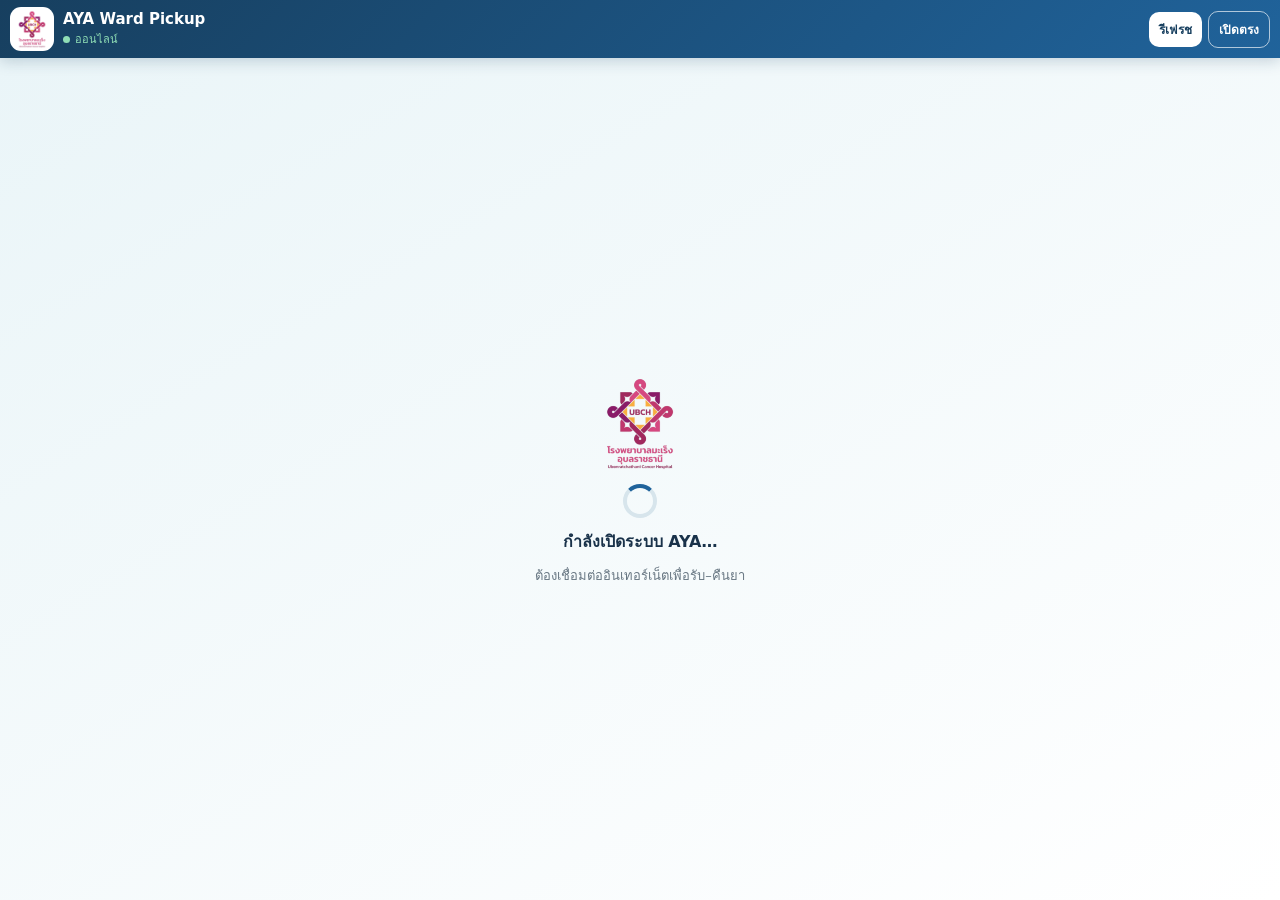
==== index.html @ 6a590cc1 "Add files via upload" ====
<!doctype html>
<html lang="th">
<head>
  <meta charset="utf-8">
  <meta name="viewport" content="width=device-width, initial-scale=1, viewport-fit=cover">
  <meta name="theme-color" content="#173f5f">
  <meta name="robots" content="noindex,nofollow,noarchive">
  <meta name="description" content="ระบบยืนยันการรับ–คืนยา AYA สำหรับหอผู้ป่วย">
  <title>AYA Ward Pickup</title>
  <link rel="manifest" href="./manifest.webmanifest">
  <link rel="icon" type="image/png" sizes="64x64" href="./icons/favicon-64.png">
  <link rel="apple-touch-icon" href="./icons/apple-touch-icon.png">
  <link rel="stylesheet" href="./styles.css">
</head>
<body>
  <div class="shell">
    <header class="appbar">
      <div class="identity">
        <img src="./icons/icon-192.png" alt="โลโก้โรงพยาบาลมะเร็งอุบลราชธานี">
        <div>
          <strong>AYA Ward Pickup</strong>
          <span id="connectionStatus" class="status online">ออนไลน์</span>
        </div>
      </div>
      <div class="toolbar">
        <button id="installButton" class="button install" type="button" hidden>ติดตั้ง</button>
        <button id="reloadButton" class="button" type="button" aria-label="โหลดแอปใหม่">รีเฟรช</button>
        <a id="directLink" class="button outline" href="#" target="_blank" rel="noopener">เปิดตรง</a>
      </div>
    </header>

    <main class="appframe-wrap">
      <div id="loader" class="loader" role="status">
        <img src="./icons/icon-192.png" alt="">
        <div class="spinner"></div>
        <strong>กำลังเปิดระบบ AYA…</strong>
        <span>ต้องเชื่อมต่ออินเทอร์เน็ตเพื่อรับ–คืนยา</span>
      </div>

      <div id="frameError" class="frame-error" hidden>
        <img src="./icons/icon-192.png" alt="">
        <h1>เปิดระบบในกรอบไม่สำเร็จ</h1>
        <p>ตรวจสอบอินเทอร์เน็ต หรือกดปุ่มด้านล่างเพื่อเปิด GAS Web App โดยตรง</p>
        <a id="errorDirectLink" class="primary-link" href="#" target="_blank" rel="noopener">เปิด AYA Ward Pickup</a>
      </div>

      <iframe
        id="ayaFrame"
        title="AYA Ward Pickup Web App"
        allow="camera; clipboard-read; clipboard-write"
        referrerpolicy="strict-origin-when-cross-origin"></iframe>
    </main>
  </div>

  <noscript>กรุณาเปิด JavaScript เพื่อใช้งาน AYA Ward Pickup</noscript>
  <script src="./config.js"></script>
  <script src="./main.js"></script>
</body>
</html>
---- styles.css ----
:root {
  color-scheme: light;
  --navy: #173f5f;
  --blue: #20639b;
  --green: #198754;
  --red: #c33b3b;
  --surface: #ffffff;
  --line: #d6e2ea;
  --ink: #19324a;
}

* { box-sizing: border-box; }

html, body { width: 100%; height: 100%; margin: 0; overflow: hidden; }

body {
  background: #eef5f8;
  color: var(--ink);
  font-family: system-ui, -apple-system, "Segoe UI", "Noto Sans Thai", sans-serif;
}

button, a { font: inherit; }

.shell { width: 100%; height: 100dvh; display: grid; grid-template-rows: auto minmax(0, 1fr); }

.appbar {
  min-height: 58px;
  display: flex;
  align-items: center;
  justify-content: space-between;
  gap: 10px;
  padding: max(6px, env(safe-area-inset-top)) 10px 6px;
  color: white;
  background: linear-gradient(135deg, var(--navy), var(--blue));
  box-shadow: 0 3px 14px rgba(23, 63, 95, .22);
  z-index: 10;
}

.identity { min-width: 0; display: flex; align-items: center; gap: 9px; }
.identity img { width: 44px; height: 44px; object-fit: contain; border-radius: 11px; padding: 2px; background: white; }
.identity div { min-width: 0; display: grid; gap: 2px; }
.identity strong { overflow: hidden; text-overflow: ellipsis; white-space: nowrap; font-size: 15px; }

.status { display: inline-flex; align-items: center; gap: 5px; font-size: 11px; opacity: .9; }
.status::before { content: ""; width: 7px; height: 7px; border-radius: 50%; background: currentColor; }
.status.online { color: #9ef0bf; }
.status.offline { color: #ffd0d0; }

.toolbar { display: flex; align-items: center; gap: 6px; }
.button {
  appearance: none;
  border: 0;
  border-radius: 10px;
  padding: 8px 10px;
  color: var(--navy);
  background: white;
  font-size: 12px;
  font-weight: 800;
  text-decoration: none;
  cursor: pointer;
}
.button.install { color: white; background: var(--green); }
.button.outline { color: white; border: 1px solid rgba(255,255,255,.65); background: transparent; }

.appframe-wrap { position: relative; min-height: 0; background: #edf4f7; }
#ayaFrame { width: 100%; height: 100%; display: block; border: 0; background: white; }

.loader, .frame-error {
  position: absolute;
  inset: 0;
  z-index: 3;
  display: flex;
  flex-direction: column;
  align-items: center;
  justify-content: center;
  gap: 11px;
  padding: 24px;
  text-align: center;
  background: linear-gradient(150deg, #eaf5f8, #ffffff);
}
.loader img, .frame-error img { width: 100px; height: 100px; object-fit: contain; }
.loader span, .frame-error p { max-width: 420px; margin: 0; color: #687783; font-size: 13px; }
.frame-error h1 { margin: 0; font-size: 21px; }
.frame-error[hidden] { display: none; }

.spinner {
  width: 34px;
  height: 34px;
  border: 4px solid #d7e5ec;
  border-top-color: var(--blue);
  border-radius: 50%;
  animation: spin .75s linear infinite;
}
@keyframes spin { to { transform: rotate(360deg); } }

.primary-link {
  padding: 12px 16px;
  border-radius: 12px;
  color: white;
  background: var(--blue);
  font-weight: 800;
  text-decoration: none;
}

noscript { position: fixed; inset: 0; z-index: 20; display: grid; place-items: center; padding: 20px; background: white; }

@media (max-width: 560px) {
  .appbar { min-height: 54px; }
  .identity img { width: 40px; height: 40px; }
  .identity strong { max-width: 132px; font-size: 13px; }
  .button { padding: 7px 8px; font-size: 11px; }
  .button.outline { display: none; }
}
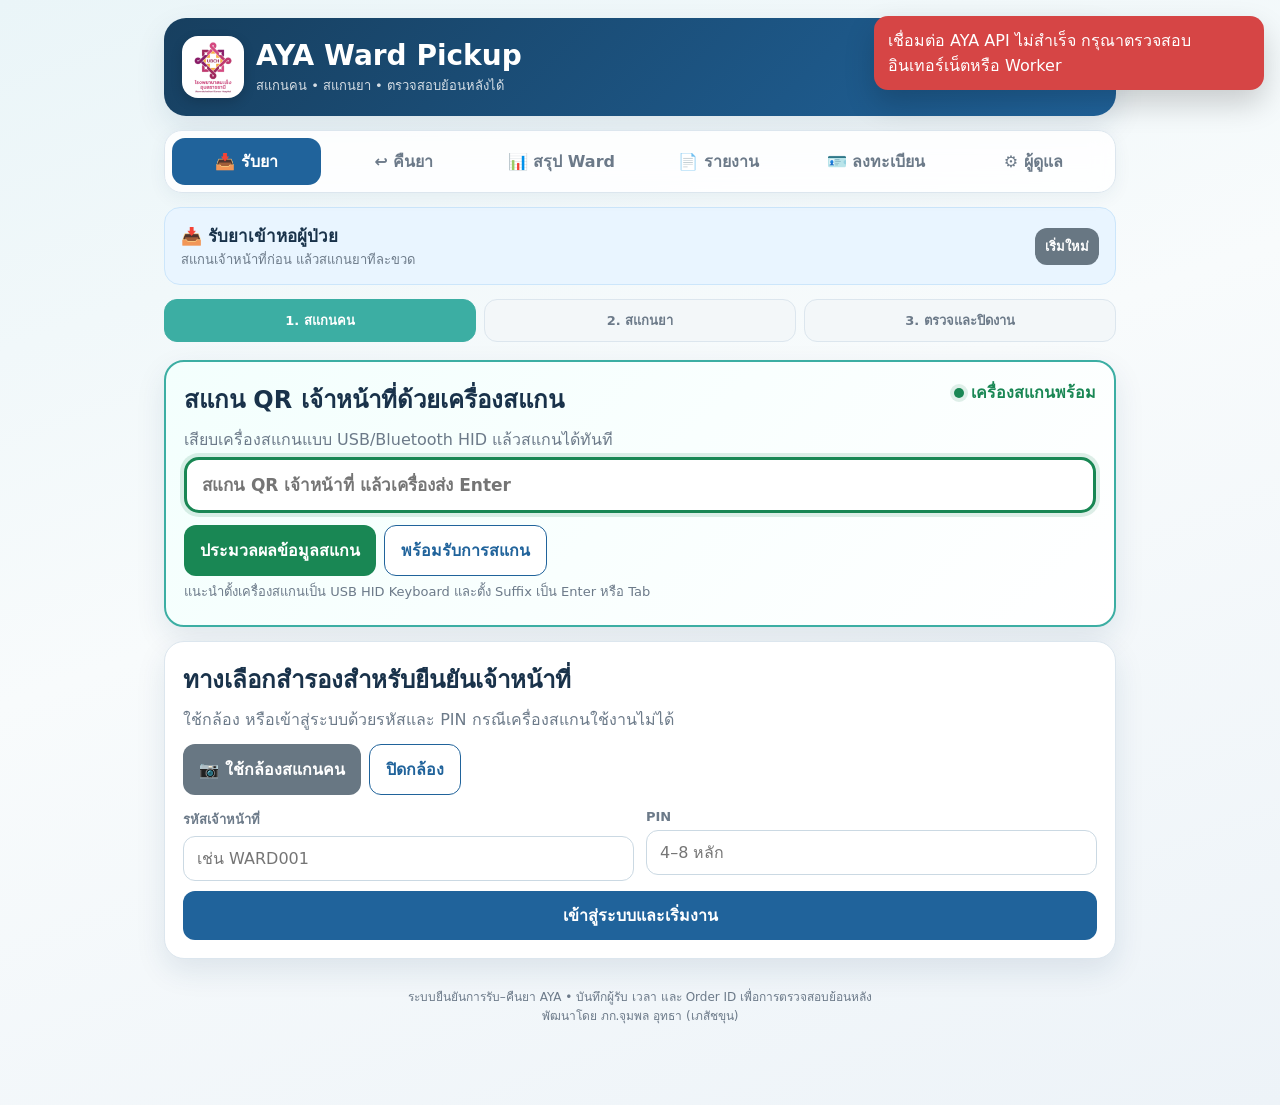
==== commit d253dc67: "Add files via upload" ====
--- a/index.html
+++ b/index.html
@@ -1,59 +1,1324 @@
-<!doctype html>
+<!DOCTYPE html>
 <html lang="th">
 <head>
   <meta charset="utf-8">
   <meta name="viewport" content="width=device-width, initial-scale=1, viewport-fit=cover">
   <meta name="theme-color" content="#173f5f">
+  <title>AYA Ward Pickup</title>
+  <meta name="description" content="ระบบยืนยันการรับ–คืนยา AYA สำหรับหอผู้ป่วย">
   <meta name="robots" content="noindex,nofollow,noarchive">
-  <meta name="description" content="ระบบยืนยันการรับ–คืนยา AYA สำหรับหอผู้ป่วย">
-  <title>AYA Ward Pickup</title>
   <link rel="manifest" href="./manifest.webmanifest">
-  <link rel="icon" type="image/png" sizes="64x64" href="./icons/favicon-64.png">
+  <link id="appFavicon" rel="icon" type="image/png" href="./icons/favicon-64.png">
   <link rel="apple-touch-icon" href="./icons/apple-touch-icon.png">
-  <link rel="stylesheet" href="./styles.css">
+
+  <script src="./vendor/html5-qrcode.min.js"></script>
+  <script src="./vendor/qrcode.min.js"></script>
+  <script src="./config.js"></script>
+  <script src="./api-client.js"></script>
+
+  <style>
+    :root {
+      --navy: #173f5f;
+      --blue: #20639b;
+      --cyan: #3caea3;
+      --green: #198754;
+      --yellow: #f6c85f;
+      --red: #d64545;
+      --ink: #19324a;
+      --muted: #6c7a89;
+      --line: #dce6ee;
+      --surface: #ffffff;
+      --bg: #eef5f8;
+      --shadow: 0 12px 30px rgba(23, 63, 95, .10);
+    }
+
+    * { box-sizing: border-box; }
+    body {
+      margin: 0;
+      min-height: 100vh;
+      background: linear-gradient(160deg, #eaf5f8 0%, #f8fbfc 45%, #edf3f8 100%);
+      color: var(--ink);
+      font-family: system-ui, -apple-system, "Segoe UI", "Noto Sans Thai", sans-serif;
+    }
+
+    button, input, select, textarea { font: inherit; }
+    button { cursor: pointer; }
+    button:disabled { cursor: not-allowed; opacity: .55; }
+
+    .app { max-width: 980px; margin: 0 auto; padding: 18px 14px 80px; }
+    .topbar {
+      display: flex;
+      align-items: center;
+      justify-content: space-between;
+      gap: 12px;
+      padding: 18px;
+      color: white;
+      background: linear-gradient(135deg, var(--navy), var(--blue));
+      border-radius: 22px;
+      box-shadow: var(--shadow);
+    }
+    .brand { display: flex; align-items: center; gap: 12px; }
+    .brand-mark {
+      width: 62px; height: 62px; display: grid; place-items: center; flex: 0 0 auto;
+      border-radius: 16px; padding: 3px; background: white; overflow: hidden;
+      box-shadow: 0 4px 12px rgba(0,0,0,.16);
+    }
+    .brand-mark img { width: 100%; height: 100%; object-fit: contain; display: block; }
+    .brand h1 { margin: 0; font-size: clamp(20px, 5vw, 28px); }
+    .brand p { margin: 3px 0 0; opacity: .82; font-size: 13px; }
+    .date-pill { padding: 8px 12px; border-radius: 999px; background: rgba(255,255,255,.15); font-size: 13px; white-space: nowrap; }
+    .topbar-tools { display: flex; align-items: center; justify-content: flex-end; gap: 8px; flex-wrap: wrap; }
+    .install-pwa { border: 1px solid rgba(255,255,255,.55); border-radius: 999px; padding: 8px 12px; color: white; background: rgba(255,255,255,.14); font-weight: 800; }
+
+    .nav {
+      display: grid;
+      grid-template-columns: repeat(6, 1fr);
+      gap: 8px;
+      margin: 14px 0;
+      padding: 7px;
+      background: rgba(255,255,255,.86);
+      border: 1px solid var(--line);
+      border-radius: 18px;
+      box-shadow: 0 5px 18px rgba(23, 63, 95, .06);
+      position: sticky;
+      top: 6px;
+      z-index: 20;
+      backdrop-filter: blur(12px);
+    }
+    .nav button { border: 0; padding: 11px 8px; border-radius: 13px; color: var(--muted); background: transparent; font-weight: 700; }
+    .nav button.active { color: white; background: var(--blue); }
+
+    .panel { display: none; }
+    .panel.active { display: block; }
+    .card {
+      background: var(--surface);
+      border: 1px solid var(--line);
+      border-radius: 20px;
+      box-shadow: var(--shadow);
+      padding: 18px;
+      margin-bottom: 14px;
+    }
+    .card h2, .card h3 { margin: 0 0 8px; }
+    .card p { margin: 5px 0; }
+    .muted { color: var(--muted); }
+    .small { font-size: 13px; }
+    .hidden { display: none !important; }
+
+    .mode-banner {
+      display: flex; align-items: center; justify-content: space-between; gap: 12px;
+      padding: 14px 16px; border-radius: 16px; margin-bottom: 14px;
+      background: #e9f5ff; border: 1px solid #cce6fb;
+    }
+    .mode-banner.return { background: #fff5e6; border-color: #f5dfb4; }
+    .mode-badge { font-weight: 800; font-size: 17px; }
+
+    .steps { display: grid; grid-template-columns: repeat(3, 1fr); gap: 8px; margin: 12px 0 18px; }
+    .step { padding: 10px; text-align: center; border-radius: 13px; color: var(--muted); background: #f3f7f9; border: 1px solid var(--line); font-size: 13px; font-weight: 700; }
+    .step.active { color: white; border-color: var(--cyan); background: var(--cyan); }
+    .step.done { color: var(--green); border-color: #bfe3cf; background: #edf9f2; }
+
+    .grid-2 { display: grid; grid-template-columns: repeat(2, minmax(0, 1fr)); gap: 12px; }
+    .grid-3 { display: grid; grid-template-columns: repeat(3, minmax(0, 1fr)); gap: 10px; }
+    .field { display: flex; flex-direction: column; gap: 6px; }
+    .field label { font-size: 13px; font-weight: 700; color: var(--muted); }
+    .field input, .field select, .field textarea {
+      width: 100%; border: 1px solid #cbd9e3; border-radius: 12px; background: white;
+      padding: 12px 13px; color: var(--ink); outline: none;
+    }
+    .field input:focus, .field select:focus, .field textarea:focus { border-color: var(--blue); box-shadow: 0 0 0 3px rgba(32,99,155,.12); }
+
+    .btn { border: 0; border-radius: 12px; padding: 12px 16px; font-weight: 800; color: white; background: var(--blue); }
+    .btn.green { background: var(--green); }
+    .btn.red { background: var(--red); }
+    .btn.orange { background: #d9822b; }
+    .btn.gray { background: #687783; }
+    .btn.outline { color: var(--blue); background: white; border: 1px solid var(--blue); }
+    .btn.full { width: 100%; }
+    .btn.small-btn { padding: 8px 10px; font-size: 13px; }
+    .actions { display: flex; flex-wrap: wrap; gap: 8px; margin-top: 12px; }
+
+    #reader { width: 100%; max-width: 520px; margin: 10px auto; overflow: hidden; border-radius: 18px; background: #0c1c28; }
+    #reader video { border-radius: 16px; }
+    .scanner-shell { padding: 10px; background: #f5f9fb; border: 1px dashed #a9bfce; border-radius: 18px; }
+    .scanner-title { text-align: center; font-weight: 800; margin: 3px 0 8px; }
+    .hardware-card { border: 2px solid var(--cyan); background: linear-gradient(135deg, #f3fffd, #ffffff); }
+    .hardware-input {
+      width: 100%; border: 3px solid var(--blue); border-radius: 15px; padding: 15px;
+      background: white; color: var(--ink); font-size: 17px; font-weight: 700; outline: none;
+    }
+    .hardware-input:focus { border-color: var(--green); box-shadow: 0 0 0 4px rgba(25,135,84,.14); }
+    .scanner-ready { display: inline-flex; align-items: center; gap: 7px; color: var(--green); font-weight: 800; }
+    .scanner-ready::before { content: ""; width: 10px; height: 10px; border-radius: 50%; background: var(--green); box-shadow: 0 0 0 4px rgba(25,135,84,.13); }
+
+    .staff-card { display: flex; align-items: center; gap: 12px; padding: 14px; border: 1px solid #bfe3cf; background: #edf9f2; border-radius: 16px; }
+    .avatar { width: 46px; height: 46px; display: grid; place-items: center; border-radius: 50%; background: var(--green); color: white; font-weight: 900; }
+
+    .scan-list { display: grid; gap: 8px; margin-top: 12px; }
+    .scan-item { display: flex; justify-content: space-between; gap: 12px; align-items: flex-start; padding: 12px; border-radius: 14px; background: #f6fafb; border: 1px solid var(--line); }
+    .scan-item.success { border-left: 5px solid var(--green); }
+    .scan-item.returned { border-left: 5px solid #d9822b; }
+    .drug { font-weight: 800; }
+    .order { color: var(--muted); font-size: 12px; word-break: break-all; }
+    .count-badge { min-width: 38px; height: 38px; border-radius: 12px; display: grid; place-items: center; color: white; background: var(--blue); font-weight: 900; }
+
+    .alert { padding: 13px 14px; border-radius: 14px; margin: 10px 0; border: 1px solid; }
+    .alert.info { background: #edf6ff; border-color: #c7e3fa; color: #174b74; }
+    .alert.success { background: #edf9f2; border-color: #bfe3cf; color: #12633a; }
+    .alert.warn { background: #fff7e6; border-color: #f2d89d; color: #75500b; }
+    .alert.error { background: #fff0f0; border-color: #f0bcbc; color: #8a2020; }
+
+    .pending-list { display: grid; gap: 10px; margin-top: 12px; }
+    .pending-item { border: 1px solid #f1c1c1; background: #fff7f7; border-radius: 15px; padding: 13px; }
+    .pending-item .row { display: flex; justify-content: space-between; gap: 10px; }
+    .pending-item select { width: 100%; margin-top: 8px; padding: 9px; border: 1px solid var(--line); border-radius: 10px; }
+
+    .table-wrap { overflow-x: auto; border: 1px solid var(--line); border-radius: 15px; }
+    table { width: 100%; border-collapse: collapse; min-width: 680px; }
+    th, td { padding: 11px 10px; border-bottom: 1px solid var(--line); text-align: left; font-size: 13px; vertical-align: top; }
+    th { background: #f0f6f8; color: var(--muted); }
+    tr:last-child td { border-bottom: 0; }
+    .status { display: inline-block; border-radius: 999px; padding: 4px 8px; font-size: 11px; font-weight: 800; }
+    .status.pending { color: #72530a; background: #fff1bd; }
+    .status.active { color: #12633a; background: #dff4e8; }
+    .status.suspended { color: #8a2020; background: #ffe0e0; }
+    .status.received { color: #12633a; background: #dff4e8; }
+    .status.waiting { color: #72530a; background: #fff1bd; }
+    .status.canceled { color: #6a4b4b; background: #eee5e5; }
+
+    .queue-head { display: flex; justify-content: space-between; align-items: flex-start; gap: 12px; }
+    .queue-list { display: grid; gap: 9px; margin-top: 12px; counter-reset: queue-item; }
+    .queue-item {
+      counter-increment: queue-item; display: grid; grid-template-columns: 30px minmax(0, 1fr) auto;
+      gap: 10px; align-items: start; padding: 12px; border: 1px solid var(--line);
+      border-radius: 14px; background: #f8fbfc;
+    }
+    .queue-item::before {
+      content: counter(queue-item) "."; width: 30px; height: 30px; display: grid; place-items: center;
+      border-radius: 9px; color: white; background: var(--blue); font-weight: 900;
+    }
+    .queue-item.is-received { border-left: 5px solid var(--green); background: #f4fbf7; }
+    .queue-item.is-canceled { opacity: .72; }
+    .queue-id { font-weight: 900; color: var(--navy); word-break: break-all; }
+    .queue-detail { color: var(--muted); font-size: 13px; margin-top: 3px; }
+    .summary-overview { display: grid; grid-template-columns: repeat(3, 1fr); gap: 10px; margin: 12px 0; }
+    .summary-metric { padding: 14px; border-radius: 15px; background: #f1f7fa; text-align: center; }
+    .summary-metric strong { display: block; font-size: 24px; color: var(--navy); }
+    .ward-summary { border: 1px solid var(--line); border-radius: 17px; overflow: hidden; margin-top: 12px; }
+    .ward-summary-head { display: flex; justify-content: space-between; gap: 12px; padding: 14px; background: #f0f6f8; }
+    .ward-summary-body { padding: 0 14px 14px; }
+    .report-actions { display: flex; flex-wrap: wrap; align-items: end; gap: 10px; margin-top: 12px; }
+    .report-actions .field { min-width: 170px; flex: 1; }
+    .report-empty { text-align: center; padding: 28px 14px; color: var(--muted); }
+
+    .toast-wrap { position: fixed; top: 16px; right: 16px; z-index: 200; display: grid; gap: 8px; max-width: min(390px, calc(100vw - 32px)); }
+    .toast { color: white; background: #22394b; border-radius: 14px; padding: 12px 14px; box-shadow: 0 14px 30px rgba(0,0,0,.18); animation: enter .2s ease; }
+    .toast.success { background: var(--green); }
+    .toast.error { background: var(--red); }
+    @keyframes enter { from { opacity: 0; transform: translateY(-8px); } }
+
+    .loading { position: fixed; inset: 0; z-index: 300; display: grid; place-items: center; background: rgba(12, 28, 40, .48); backdrop-filter: blur(3px); }
+    .loading-box { background: white; border-radius: 18px; padding: 20px 26px; text-align: center; box-shadow: var(--shadow); }
+    .spinner { width: 34px; height: 34px; border: 4px solid #dfeaf0; border-top-color: var(--blue); border-radius: 50%; margin: 0 auto 10px; animation: spin .75s linear infinite; }
+    @keyframes spin { to { transform: rotate(360deg); } }
+
+    .modal { position: fixed; inset: 0; z-index: 150; display: grid; place-items: center; padding: 16px; background: rgba(12, 28, 40, .58); }
+    .modal-card { width: min(560px, 100%); max-height: 92vh; overflow: auto; border-radius: 22px; background: white; padding: 20px; box-shadow: 0 25px 60px rgba(0,0,0,.26); }
+    #staffQrCanvas { display: grid; place-items: center; padding: 14px; }
+    #staffQrCanvas img, #staffQrCanvas canvas { max-width: 100%; height: auto; }
+
+    footer { text-align: center; color: var(--muted); font-size: 12px; margin-top: 28px; }
+
+    @media (max-width: 680px) {
+      .date-pill { display: none; }
+      .grid-2, .grid-3 { grid-template-columns: 1fr; }
+      .nav button { font-size: 12px; padding-inline: 4px; }
+      .nav { grid-template-columns: repeat(3, 1fr); }
+      .card { padding: 15px; border-radius: 17px; }
+      .steps { gap: 5px; }
+      .step { padding: 8px 4px; font-size: 11px; }
+      .queue-item { grid-template-columns: 28px minmax(0, 1fr); }
+      .queue-item > .status { grid-column: 2; justify-self: start; }
+      .summary-overview { grid-template-columns: 1fr; }
+      .brand-mark { width: 54px; height: 54px; border-radius: 14px; }
+    }
+
+    @media print {
+      body * { visibility: hidden; }
+      #qrModal, #qrModal * { visibility: visible; }
+      #qrModal { position: absolute; inset: 0; background: white; }
+      #qrModal .modal-card { box-shadow: none; max-height: none; }
+      #qrModal .no-print { display: none !important; }
+    }
+  </style>
 </head>
+
 <body>
-  <div class="shell">
-    <header class="appbar">
-      <div class="identity">
-        <img src="./icons/icon-192.png" alt="โลโก้โรงพยาบาลมะเร็งอุบลราชธานี">
+  <div class="app">
+    <header class="topbar">
+      <div class="brand">
+        <div class="brand-mark">
+          <img id="brandLogo" alt="โรงพยาบาลมะเร็งอุบลราชธานี" src="./icons/icon-192.png">
+        </div>
         <div>
-          <strong>AYA Ward Pickup</strong>
-          <span id="connectionStatus" class="status online">ออนไลน์</span>
+          <h1>AYA Ward Pickup</h1>
+          <p>สแกนคน • สแกนยา • ตรวจสอบย้อนหลังได้</p>
         </div>
       </div>
-      <div class="toolbar">
-        <button id="installButton" class="button install" type="button" hidden>ติดตั้ง</button>
-        <button id="reloadButton" class="button" type="button" aria-label="โหลดแอปใหม่">รีเฟรช</button>
-        <a id="directLink" class="button outline" href="#" target="_blank" rel="noopener">เปิดตรง</a>
+      <div class="topbar-tools">
+        <button id="installPwaButton" class="install-pwa" type="button" hidden>ติดตั้งแอป</button>
+        <div id="todayLabel" class="date-pill">กำลังโหลด…</div>
       </div>
     </header>
 
-    <main class="appframe-wrap">
-      <div id="loader" class="loader" role="status">
-        <img src="./icons/icon-192.png" alt="">
-        <div class="spinner"></div>
-        <strong>กำลังเปิดระบบ AYA…</strong>
-        <span>ต้องเชื่อมต่ออินเทอร์เน็ตเพื่อรับ–คืนยา</span>
+    <nav class="nav">
+      <button id="navReceive" class="active" onclick="openCashier('RECEIVE')">📥 รับยา</button>
+      <button id="navReturn" onclick="openCashier('RETURN')">↩️ คืนยา</button>
+      <button id="navSummary" onclick="openSummary()">📊 สรุป Ward</button>
+      <button id="navReport" onclick="openReport()">📄 รายงาน</button>
+      <button id="navRegister" onclick="showPanel('register')">🪪 ลงทะเบียน</button>
+      <button id="navAdmin" onclick="showPanel('admin')">⚙️ ผู้ดูแล</button>
+    </nav>
+
+    <main>
+      <section id="cashierPanel" class="panel active">
+        <div id="modeBanner" class="mode-banner">
+          <div>
+            <div id="modeTitle" class="mode-badge">📥 รับยาเข้าหอผู้ป่วย</div>
+            <div id="modeDescription" class="small muted">สแกนเจ้าหน้าที่ก่อน แล้วสแกนยาทีละขวด</div>
+          </div>
+          <button class="btn gray small-btn" onclick="resetCashier()">เริ่มใหม่</button>
+        </div>
+
+        <div class="steps">
+          <div id="stepStaff" class="step active">1. สแกนคน</div>
+          <div id="stepDrug" class="step">2. สแกนยา</div>
+          <div id="stepClose" class="step">3. ตรวจและปิดงาน</div>
+        </div>
+
+        <div id="hardwareScannerCard" class="card hardware-card">
+          <div class="queue-head">
+            <div>
+              <h2 id="hardwareScannerTitle">สแกน QR เจ้าหน้าที่ด้วยเครื่องสแกน</h2>
+              <p id="hardwareScannerHint" class="muted">เสียบเครื่องสแกนแบบ USB/Bluetooth HID แล้วสแกนได้ทันที</p>
+            </div>
+            <span class="scanner-ready">เครื่องสแกนพร้อม</span>
+          </div>
+          <input
+            id="hardwareScannerInput"
+            class="hardware-input"
+            autocomplete="off"
+            autocapitalize="off"
+            spellcheck="false"
+            enterkeyhint="done"
+            placeholder="สแกน QR เจ้าหน้าที่ แล้วเครื่องส่ง Enter"
+            onkeydown="handleHardwareScannerKey(event)">
+          <div class="actions">
+            <button class="btn green" onclick="submitHardwareScanner()">ประมวลผลข้อมูลสแกน</button>
+            <button class="btn outline" onclick="focusHardwareScanner()">พร้อมรับการสแกน</button>
+          </div>
+          <p class="small muted">แนะนำตั้งเครื่องสแกนเป็น USB HID Keyboard และตั้ง Suffix เป็น Enter หรือ Tab</p>
+        </div>
+
+        <div id="staffStep" class="card">
+          <h2>ทางเลือกสำรองสำหรับยืนยันเจ้าหน้าที่</h2>
+          <p class="muted">ใช้กล้อง หรือเข้าสู่ระบบด้วยรหัสและ PIN กรณีเครื่องสแกนใช้งานไม่ได้</p>
+
+          <div class="actions">
+            <button class="btn gray" onclick="startQrScanner('STAFF')">📷 ใช้กล้องสแกนคน</button>
+            <button class="btn outline" onclick="stopQrScanner()">ปิดกล้อง</button>
+          </div>
+
+          <div class="grid-2" style="margin-top:14px">
+            <div class="field">
+              <label>รหัสเจ้าหน้าที่</label>
+              <input id="staffLoginId" autocomplete="username" placeholder="เช่น WARD001">
+            </div>
+            <div class="field">
+              <label>PIN</label>
+              <input id="staffLoginPin" type="password" inputmode="numeric" autocomplete="current-password" placeholder="4–8 หลัก">
+            </div>
+          </div>
+          <button class="btn full" style="margin-top:10px" onclick="loginStaffPin()">เข้าสู่ระบบและเริ่มงาน</button>
+        </div>
+
+        <div id="activeStaffCard" class="card hidden">
+          <div class="staff-card">
+            <div id="staffAvatar" class="avatar">W</div>
+            <div>
+              <div id="activeStaffName" style="font-weight:900"></div>
+              <div id="activeStaffWard" class="muted"></div>
+            </div>
+          </div>
+        </div>
+
+        <div id="wardQueueCard" class="card hidden">
+          <div class="queue-head">
+            <div>
+              <h2 id="wardQueueTitle">คิวรับยา</h2>
+              <p class="muted small">ข้อมูลวันนี้: F = Ward, B = ID, G = ยา, I = ขนาด, H = สารน้ำ</p>
+            </div>
+            <button class="btn outline small-btn" onclick="refreshWardQueue()">รีเฟรช</button>
+          </div>
+          <div id="wardQueueMessage" class="alert info"></div>
+          <div id="wardQueueList" class="queue-list"></div>
+        </div>
+
+        <div id="scannerCard" class="card hidden">
+          <h2 id="scannerHeading">ทางเลือกสำรอง: ใช้กล้องสแกน QR ยา</h2>
+          <div class="scanner-shell">
+            <div id="scannerTitle" class="scanner-title">กล้องยังไม่เปิด</div>
+            <div id="reader"></div>
+          </div>
+          <div class="actions">
+            <button class="btn gray" onclick="startQrScanner('DRUG')">📷 ใช้กล้องสแกนยา</button>
+            <button class="btn outline" onclick="stopQrScanner()">ปิดกล้อง</button>
+          </div>
+
+          <div class="field" style="margin-top:14px">
+            <label>กรอก Order ID หรือวางข้อมูล QR ด้วยตนเอง</label>
+            <input id="manualMedicationQr" placeholder="Order ID / ข้อมูลจาก QR">
+          </div>
+          <button class="btn full" style="margin-top:10px" onclick="submitManualMedication()">เพิ่มรายการยา</button>
+        </div>
+
+        <div id="scanResultCard" class="card hidden">
+          <div style="display:flex;justify-content:space-between;align-items:center;gap:10px">
+            <div>
+              <h2>รายการที่สแกนในรอบนี้</h2>
+              <p class="muted small">หนึ่ง QR เท่ากับยาหนึ่งขวด</p>
+            </div>
+            <div id="scanCount" class="count-badge">0</div>
+          </div>
+          <div id="scanList" class="scan-list"></div>
+          <div class="actions">
+            <button id="closeSessionButton" class="btn green full" onclick="closeCurrentSession()">ตรวจความครบถ้วนและปิดงาน</button>
+          </div>
+        </div>
+
+        <div id="pendingCard" class="card hidden">
+          <div class="alert warn">
+            <strong>ยังมียาเหลือใน Ward ของท่าน</strong><br>
+            กรุณาติดต่อเจ้าหน้าที่ หรือแก้ไข Ward/ยกเลิกรับโดยผู้ดูแล
+          </div>
+          <div id="pendingList" class="pending-list"></div>
+        </div>
+      </section>
+
+      <section id="summaryPanel" class="panel">
+        <div class="card">
+          <div class="queue-head">
+            <div>
+              <h2>สรุปการรับยาราย Ward</h2>
+              <p id="summaryDate" class="muted">เฉพาะรายการของวันปัจจุบัน</p>
+            </div>
+            <button class="btn outline small-btn" onclick="loadWardSummary()">รีเฟรช</button>
+          </div>
+          <div id="summaryOverview" class="summary-overview"></div>
+          <div id="wardSummaryList"></div>
+        </div>
+      </section>
+
+      <section id="reportPanel" class="panel">
+        <div class="card">
+          <div class="queue-head">
+            <div>
+              <h2>รายงานการรับยา</h2>
+              <p class="muted">เลือกดูย้อนหลังจากเวลาที่บันทึกรับยาจริง และส่งออกเป็น Excel</p>
+            </div>
+          </div>
+          <div class="report-actions">
+            <div class="field">
+              <label>วันที่เริ่มต้น</label>
+              <input id="reportStartDate" type="date">
+            </div>
+            <div class="field">
+              <label>วันที่สิ้นสุด</label>
+              <input id="reportEndDate" type="date">
+            </div>
+            <div class="field">
+              <label>Ward</label>
+              <select id="reportWard"><option value="">ทุก Ward</option></select>
+            </div>
+            <button class="btn" onclick="loadPickupReport()">ค้นหารายงาน</button>
+            <button id="exportReportButton" class="btn green" onclick="exportPickupReportExcel()" disabled>Export Excel</button>
+          </div>
+          <div id="reportMessage" class="alert info">เลือกช่วงวันที่แล้วกดค้นหารายงาน</div>
+          <div id="reportTableWrap" class="table-wrap">
+            <div class="report-empty">ยังไม่ได้ค้นหารายงาน</div>
+          </div>
+        </div>
+      </section>
+
+      <section id="registerPanel" class="panel">
+        <div class="card">
+          <h2>ลงทะเบียนเจ้าหน้าที่ Ward</h2>
+          <p class="muted">หลังลงทะเบียน ผู้ดูแลต้องอนุมัติก่อนจึงจะสร้าง QR เจ้าหน้าที่ได้</p>
+          <div class="grid-2">
+            <div class="field">
+              <label>รหัสเจ้าหน้าที่</label>
+              <input id="regStaffId" placeholder="เช่น WARD001">
+            </div>
+            <div class="field">
+              <label>ชื่อ–สกุล</label>
+              <input id="regFullName" placeholder="นาย/นาง/น.ส. ชื่อ สกุล">
+            </div>
+            <div class="field">
+              <label>Ward</label>
+              <select id="regWard"></select>
+            </div>
+            <div class="field">
+              <label>ตั้ง PIN 4–8 หลัก</label>
+              <input id="regPin" type="password" inputmode="numeric" placeholder="••••">
+            </div>
+          </div>
+          <div class="field" style="margin-top:10px">
+            <label>หมายเหตุ (ถ้ามี)</label>
+            <input id="regNote" placeholder="ตำแหน่ง/หน่วยงานย่อย">
+          </div>
+          <button class="btn green full" style="margin-top:14px" onclick="registerStaff()">ส่งคำขอลงทะเบียน</button>
+        </div>
+      </section>
+
+      <section id="adminPanel" class="panel">
+        <div id="adminLoginCard" class="card">
+          <h2>เข้าสู่ระบบผู้ดูแล</h2>
+          <div class="field">
+            <label>Admin PIN</label>
+            <input id="adminPin" type="password" inputmode="numeric" placeholder="••••">
+          </div>
+          <button class="btn full" style="margin-top:10px" onclick="loginAdmin()">เข้าสู่ระบบ</button>
+        </div>
+
+        <div id="adminDashboard" class="hidden">
+          <div class="card">
+            <div style="display:flex;justify-content:space-between;align-items:center;gap:10px">
+              <div>
+                <h2>ทะเบียนเจ้าหน้าที่</h2>
+                <p class="muted small">อนุมัติ เปลี่ยน Ward ระงับสิทธิ์ และพิมพ์ QR</p>
+              </div>
+              <button class="btn outline small-btn" onclick="loadAdminDashboard()">รีเฟรช</button>
+            </div>
+            <div id="staffTableWrap" class="table-wrap" style="margin-top:12px"></div>
+          </div>
+
+          <div class="card">
+            <h3>เพิ่ม Ward</h3>
+            <div class="grid-2">
+              <div class="field"><input id="newWard" placeholder="ชื่อ Ward ใหม่"></div>
+              <button class="btn green" onclick="addWard()">เพิ่ม Ward</button>
+            </div>
+          </div>
+        </div>
+      </section>
+    </main>
+
+    <footer>
+      ระบบยืนยันการรับ–คืนยา AYA • บันทึกผู้รับ เวลา และ Order ID เพื่อการตรวจสอบย้อนหลัง<br>
+      พัฒนาโดย ภก.จุมพล อุทธา (เภสัชขุน)
+    </footer>
+  </div>
+
+  <div id="toastWrap" class="toast-wrap"></div>
+
+  <div id="loading" class="loading hidden">
+    <div class="loading-box">
+      <div class="spinner"></div>
+      <div id="loadingText">กำลังดำเนินการ…</div>
+    </div>
+  </div>
+
+  <div id="qrModal" class="modal hidden">
+    <div class="modal-card" style="text-align:center">
+      <h2 id="qrStaffName">QR เจ้าหน้าที่</h2>
+      <p id="qrStaffWard" class="muted"></p>
+      <div id="staffQrCanvas"></div>
+      <p class="small muted">ใช้ QR นี้สแกนแสดงตัวตนก่อนรับหรือคืนยา</p>
+      <div class="actions no-print" style="justify-content:center">
+        <button class="btn" onclick="window.print()">พิมพ์ QR</button>
+        <button class="btn gray" onclick="closeQrModal()">ปิด</button>
       </div>
-
-      <div id="frameError" class="frame-error" hidden>
-        <img src="./icons/icon-192.png" alt="">
-        <h1>เปิดระบบในกรอบไม่สำเร็จ</h1>
-        <p>ตรวจสอบอินเทอร์เน็ต หรือกดปุ่มด้านล่างเพื่อเปิด GAS Web App โดยตรง</p>
-        <a id="errorDirectLink" class="primary-link" href="#" target="_blank" rel="noopener">เปิด AYA Ward Pickup</a>
-      </div>
-
-      <iframe
-        id="ayaFrame"
-        title="AYA Ward Pickup Web App"
-        allow="camera; clipboard-read; clipboard-write"
-        referrerpolicy="strict-origin-when-cross-origin"></iframe>
-    </main>
+    </div>
   </div>
 
-  <noscript>กรุณาเปิด JavaScript เพื่อใช้งาน AYA Ward Pickup</noscript>
-  <script src="./config.js"></script>
-  <script src="./main.js"></script>
+  <script>
+    const state = {
+      mode: 'RECEIVE',
+      bootstrap: {wards: []},
+      session: null,
+      scans: [],
+      wardQueue: [],
+      scanner: null,
+      scannerTarget: '',
+      scanBusy: false,
+      hardwareBusy: false,
+      adminToken: '',
+      reportRows: [],
+      reportMeta: null,
+      device: navigator.userAgent.slice(0, 180)
+    };
+
+    document.addEventListener('DOMContentLoaded', initApp);
+
+    async function initApp() {
+      try {
+        setLoading(true, 'กำลังโหลดข้อมูลระบบ…');
+        document.getElementById('appFavicon').href = document.getElementById('brandLogo').src;
+        state.bootstrap = await callServer('getAppBootstrap');
+        document.getElementById('todayLabel').textContent = state.bootstrap.today;
+        fillWardSelects();
+        document.getElementById('reportStartDate').value = state.bootstrap.todayKey;
+        document.getElementById('reportEndDate').value = state.bootstrap.todayKey;
+        openCashier('RECEIVE');
+      } catch (error) {
+        showToast(error.message, 'error', 8000);
+      } finally {
+        setLoading(false);
+      }
+    }
+
+    function callServer(functionName, payload) {
+      return window.AyaApi.call(functionName, payload);
+    }
+
+    function showPanel(name) {
+      stopQrScanner();
+      document.querySelectorAll('.panel').forEach(el => el.classList.remove('active'));
+      document.querySelectorAll('.nav button').forEach(el => el.classList.remove('active'));
+      document.getElementById(name + 'Panel').classList.add('active');
+      const nav = document.getElementById('nav' + name.charAt(0).toUpperCase() + name.slice(1));
+      if (nav) nav.classList.add('active');
+    }
+
+    async function openSummary() {
+      showPanel('summary');
+      await loadWardSummary();
+    }
+
+    async function openReport() {
+      showPanel('report');
+      if (!state.reportRows.length) await loadPickupReport();
+    }
+
+    function openCashier(mode) {
+      const normalized = mode === 'RETURN' ? 'RETURN' : 'RECEIVE';
+      if (state.session && state.mode !== normalized) {
+        showToast('กรุณาปิดงานปัจจุบันก่อนเปลี่ยนโหมด', 'error');
+        return;
+      }
+      state.mode = normalized;
+      document.querySelectorAll('.panel').forEach(el => el.classList.remove('active'));
+      document.querySelectorAll('.nav button').forEach(el => el.classList.remove('active'));
+      document.getElementById('cashierPanel').classList.add('active');
+      document.getElementById(normalized === 'RECEIVE' ? 'navReceive' : 'navReturn').classList.add('active');
+
+      const banner = document.getElementById('modeBanner');
+      banner.classList.toggle('return', normalized === 'RETURN');
+      document.getElementById('modeTitle').textContent = normalized === 'RECEIVE' ? '📥 รับยาเข้าหอผู้ป่วย' : '↩️ คืนยากลับห้องยา';
+      document.getElementById('modeDescription').textContent = normalized === 'RECEIVE'
+        ? 'ใช้เครื่องสแกน: สแกนเจ้าหน้าที่ก่อน แล้วสแกนยาทีละขวด'
+        : 'ใช้เครื่องสแกน: สแกนเจ้าหน้าที่ Ward แล้วสแกนยาที่นำมาคืน';
+      document.getElementById('scannerHeading').textContent = normalized === 'RECEIVE'
+        ? 'ทางเลือกสำรอง: ใช้กล้องสแกน QR ยาเพื่อรับยา'
+        : 'ทางเลือกสำรอง: ใช้กล้องสแกน QR ยาเพื่อคืนยา';
+      updateHardwareScannerPrompt();
+      setTimeout(focusHardwareScanner, 80);
+    }
+
+    async function resetCashier() {
+      await stopQrScanner();
+      state.session = null;
+      state.scans = [];
+      state.wardQueue = [];
+      renderSession();
+      showToast('เริ่มรายการใหม่แล้ว');
+      setTimeout(focusHardwareScanner, 80);
+    }
+
+    function handleHardwareScannerKey(event) {
+      if (event.key !== 'Enter' && event.key !== 'Tab') return;
+      event.preventDefault();
+      submitHardwareScanner();
+    }
+
+    async function submitHardwareScanner() {
+      if (state.hardwareBusy) return;
+      const input = document.getElementById('hardwareScannerInput');
+      const scannedText = input.value.trim();
+      input.value = '';
+      if (!scannedText) {
+        showToast(state.session ? 'กรุณาสแกน QR ขวดยา' : 'กรุณาสแกน QR เจ้าหน้าที่', 'error');
+        return focusHardwareScanner();
+      }
+
+      state.hardwareBusy = true;
+      try {
+        if (!state.session) {
+          await createSessionFromStaffQr(scannedText);
+          showToast('ยืนยันเจ้าหน้าที่แล้ว กรุณาสแกนขวดยา', 'success');
+          beep(true);
+        } else {
+          await submitMedication(scannedText);
+        }
+      } catch (error) {
+        showToast(error.message, 'error', 7000);
+        beep(false);
+      } finally {
+        state.hardwareBusy = false;
+        setTimeout(focusHardwareScanner, 80);
+      }
+    }
+
+    function updateHardwareScannerPrompt() {
+      const active = Boolean(state.session && state.session.sessionId);
+      const modeText = state.mode === 'RETURN' ? 'คืนยา' : 'รับยา';
+      document.getElementById('hardwareScannerTitle').textContent = active
+        ? 'สแกน QR ขวดยาเพื่อ' + modeText
+        : 'สแกน QR เจ้าหน้าที่ด้วยเครื่องสแกน';
+      document.getElementById('hardwareScannerHint').textContent = active
+        ? 'ยืนยันแล้ว: ' + state.session.staff.fullName + ' • Ward ' + state.session.staff.ward
+        : 'เสียบเครื่องสแกนแบบ USB/Bluetooth HID แล้วสแกน QR เจ้าหน้าที่ได้ทันที';
+      document.getElementById('hardwareScannerInput').placeholder = active
+        ? 'สแกน QR ขวดยา แล้วเครื่องส่ง Enter'
+        : 'สแกน QR เจ้าหน้าที่ แล้วเครื่องส่ง Enter';
+    }
+
+    function focusHardwareScanner() {
+      const panel = document.getElementById('cashierPanel');
+      const input = document.getElementById('hardwareScannerInput');
+      if (!panel.classList.contains('active') || !document.getElementById('loading').classList.contains('hidden')) return;
+      try { input.focus({preventScroll: true}); } catch (_) { input.focus(); }
+    }
+
+    async function startQrScanner(target) {
+      if (typeof Html5Qrcode === 'undefined') {
+        showToast('ไม่สามารถโหลดตัวอ่าน QR ได้ กรุณาใช้ช่องกรอกข้อมูลแทน', 'error');
+        return;
+      }
+      if (target === 'DRUG' && !state.session) {
+        showToast('กรุณาสแกนเจ้าหน้าที่ก่อน', 'error');
+        return;
+      }
+
+      await stopQrScanner();
+      state.scannerTarget = target;
+      state.scanBusy = false;
+      document.getElementById('scannerTitle').textContent = target === 'STAFF' ? 'เล็งกล้องไปที่ QR เจ้าหน้าที่' : 'เล็งกล้องไปที่ QR บนยา';
+
+      try {
+        state.scanner = new Html5Qrcode('reader');
+        await state.scanner.start(
+          {facingMode: 'environment'},
+          {fps: 10, qrbox: {width: 250, height: 250}, aspectRatio: 1.0},
+          onQrDecoded,
+          () => {}
+        );
+      } catch (error) {
+        state.scanner = null;
+        showToast('เปิดกล้องไม่ได้: ' + (error.message || error), 'error', 7000);
+      }
+    }
+
+    async function stopQrScanner() {
+      if (!state.scanner) return;
+      try {
+        if (state.scanner.isScanning) await state.scanner.stop();
+        state.scanner.clear();
+      } catch (_) {}
+      state.scanner = null;
+      state.scanBusy = false;
+      document.getElementById('scannerTitle').textContent = 'กล้องยังไม่เปิด';
+      document.getElementById('reader').innerHTML = '';
+      setTimeout(focusHardwareScanner, 80);
+    }
+
+    async function onQrDecoded(decodedText) {
+      if (state.scanBusy) return;
+      state.scanBusy = true;
+      try {
+        if (state.scanner && state.scanner.isScanning) state.scanner.pause(true);
+        if (state.scannerTarget === 'STAFF') {
+          await createSessionFromStaffQr(decodedText);
+          await stopQrScanner();
+          showToast('ยืนยันเจ้าหน้าที่แล้ว กรุณาสแกนยา', 'success');
+        } else {
+          await submitMedication(decodedText);
+        }
+      } catch (error) {
+        showToast(error.message, 'error', 6500);
+        beep(false);
+      } finally {
+        if (state.scanner && state.scanner.isScanning) {
+          setTimeout(() => {
+            try { state.scanner.resume(); } catch (_) {}
+            state.scanBusy = false;
+          }, 1100);
+        } else {
+          state.scanBusy = false;
+        }
+      }
+    }
+
+    async function createSessionFromStaffQr(staffQr) {
+      setLoading(true, 'กำลังตรวจสอบเจ้าหน้าที่…');
+      try {
+        state.session = await callServer('startSessionWithStaffQr', {
+          staffQr,
+          mode: state.mode,
+          device: state.device
+        });
+        state.scans = [];
+        state.wardQueue = state.session.queue || [];
+        renderSession();
+      } finally {
+        setLoading(false);
+      }
+    }
+
+    async function loginStaffPin() {
+      const staffId = value('staffLoginId');
+      const pin = value('staffLoginPin');
+      if (!staffId || !pin) return showToast('กรุณากรอกรหัสเจ้าหน้าที่และ PIN', 'error');
+      setLoading(true, 'กำลังเข้าสู่ระบบ…');
+      try {
+        state.session = await callServer('loginStaffWithPin', {staffId, pin, mode: state.mode, device: state.device});
+        state.scans = [];
+        state.wardQueue = state.session.queue || [];
+        document.getElementById('staffLoginPin').value = '';
+        renderSession();
+        showToast(state.session.message, 'success');
+      } catch (error) {
+        showToast(error.message, 'error');
+      } finally {
+        setLoading(false);
+      }
+    }
+
+    function renderSession() {
+      const active = Boolean(state.session && state.session.sessionId);
+      toggle('staffStep', !active);
+      toggle('activeStaffCard', active);
+      toggle('scannerCard', active);
+      toggle('scanResultCard', active);
+      toggle('wardQueueCard', active && state.mode === 'RECEIVE');
+      toggle('pendingCard', false);
+
+      setStep('stepStaff', active ? 'done' : 'active');
+      setStep('stepDrug', active ? 'active' : '');
+      setStep('stepClose', '');
+
+      if (active) {
+        const staff = state.session.staff;
+        document.getElementById('activeStaffName').textContent = staff.fullName + ' (' + staff.staffId + ')';
+        document.getElementById('activeStaffWard').textContent = 'Ward: ' + staff.ward;
+        document.getElementById('staffAvatar').textContent = (staff.ward || 'W').slice(0, 2);
+      }
+      updateHardwareScannerPrompt();
+      renderWardQueue();
+      renderScanList();
+    }
+
+    async function refreshWardQueue() {
+      if (!state.session) return;
+      setLoading(true, 'กำลังอัปเดตคิวของ Ward…');
+      try {
+        const result = await callServer('getSessionSummary', state.session.sessionId);
+        state.wardQueue = result.queue || [];
+        renderWardQueue();
+      } catch (error) {
+        showToast(error.message, 'error', 7000);
+      } finally {
+        setLoading(false);
+      }
+    }
+
+    function renderWardQueue() {
+      const container = document.getElementById('wardQueueList');
+      if (!state.session || state.mode !== 'RECEIVE') {
+        container.innerHTML = '';
+        return;
+      }
+
+      const ward = state.session.staff.ward;
+      const items = state.wardQueue || [];
+      const received = items.filter(item => item.status === 'RECEIVED').length;
+      const pending = items.filter(item => item.status === 'PENDING').length;
+      document.getElementById('wardQueueTitle').textContent = 'Ward ' + ward;
+      document.getElementById('wardQueueMessage').innerHTML = items.length
+        ? `ทั้งหมด <strong>${items.length}</strong> รายการ • รับแล้ว <strong>${received}</strong> • ยังไม่รับ <strong>${pending}</strong>`
+        : 'วันนี้ไม่พบรายการยาเคมีบำบัดของ Ward นี้ผ่านระบบ AYA';
+      container.innerHTML = items.map(renderQueueItem).join('');
+    }
+
+    function renderQueueItem(item) {
+      const css = item.status === 'RECEIVED' ? 'is-received' : (item.status === 'CANCELED' ? 'is-canceled' : '');
+      const badge = item.status === 'RECEIVED' ? 'received' : (item.status === 'CANCELED' ? 'canceled' : 'waiting');
+      return `
+        <div class="queue-item ${css}" data-order-id="${escapeAttr(item.orderId)}">
+          <div>
+            <div class="queue-id">ID ${escapeHtml(item.orderId)}</div>
+            <div class="drug">${escapeHtml(item.drugName)}</div>
+            <div class="queue-detail">ขนาด ${escapeHtml(item.dose)} in ${escapeHtml(item.fluidName)}</div>
+          </div>
+          <span class="status ${badge}">${escapeHtml(item.statusText)}</span>
+        </div>`;
+    }
+
+    async function submitManualMedication() {
+      const text = value('manualMedicationQr');
+      if (!text) return showToast('กรุณากรอก Order ID หรือข้อมูล QR', 'error');
+      try {
+        await submitMedication(text);
+        document.getElementById('manualMedicationQr').value = '';
+      } catch (error) {
+        showToast(error.message, 'error', 6500);
+      }
+      setTimeout(focusHardwareScanner, 80);
+    }
+
+    async function submitMedication(medicationQr) {
+      if (!state.session) throw new Error('กรุณาสแกนเจ้าหน้าที่ก่อน');
+      setLoading(true, state.mode === 'RECEIVE' ? 'กำลังยืนยันการรับยา…' : 'กำลังบันทึกคืนยา…');
+      try {
+        const result = await callServer('processMedicationScan', {
+          sessionId: state.session.sessionId,
+          medicationQr,
+          device: state.device
+        });
+        state.scans.unshift({
+          orderId: result.order.orderId,
+          drugName: result.order.drugName,
+          dose: result.order.dose,
+          fluidName: result.order.fluidName,
+          ward: result.staff.ward,
+          action: result.action,
+          time: new Date().toLocaleTimeString('th-TH')
+        });
+        if (state.mode === 'RECEIVE') state.wardQueue = result.queue || state.wardQueue;
+        renderWardQueue();
+        renderScanList();
+        showToast(result.message, 'success');
+        beep(true);
+        return result;
+      } finally {
+        setLoading(false);
+      }
+    }
+
+    function renderScanList() {
+      document.getElementById('scanCount').textContent = state.scans.length;
+      const container = document.getElementById('scanList');
+      if (!state.scans.length) {
+        container.innerHTML = '<div class="alert info">ยังไม่มีรายการที่สแกนในรอบนี้</div>';
+        return;
+      }
+      container.innerHTML = state.scans.map(item => `
+        <div class="scan-item ${item.action === 'RETURN' ? 'returned' : 'success'}">
+          <div>
+            <div class="drug">${escapeHtml(item.drugName)}</div>
+            <div class="order">ID ${escapeHtml(item.orderId)} • ขนาด ${escapeHtml(item.dose)} in ${escapeHtml(item.fluidName)} • Ward ${escapeHtml(item.ward)}</div>
+          </div>
+          <div class="small muted">${escapeHtml(item.time)}</div>
+        </div>
+      `).join('');
+    }
+
+    async function closeCurrentSession() {
+      if (!state.session) return showToast('ไม่พบงานที่เปิดอยู่', 'error');
+      await stopQrScanner();
+      setLoading(true, 'กำลังตรวจสอบความครบถ้วน…');
+      try {
+        const result = await callServer('closePickupSession', {
+          sessionId: state.session.sessionId,
+          device: state.device
+        });
+        if (result.complete) {
+          showToast(result.message, 'success', 6000);
+          setStep('stepDrug', 'done');
+          setStep('stepClose', 'done');
+          state.session = null;
+          setTimeout(() => resetCashier(), 1800);
+        } else {
+          showToast(result.message, 'error', 8000);
+          setStep('stepDrug', 'done');
+          setStep('stepClose', 'active');
+          renderPending(result.pending);
+        }
+      } catch (error) {
+        showToast(error.message, 'error', 7000);
+      } finally {
+        setLoading(false);
+      }
+    }
+
+    function renderPending(items) {
+      toggle('pendingCard', true);
+      const wards = state.bootstrap.wards || [];
+      document.getElementById('pendingList').innerHTML = items.map(item => `
+        <div class="pending-item">
+          <div class="row">
+            <div>
+              <div class="drug">${escapeHtml(item.drugName)}</div>
+              <div class="order">Order: ${escapeHtml(item.orderId)}</div>
+              <div class="queue-detail">ขนาด ${escapeHtml(item.dose)} in ${escapeHtml(item.fluidName)}</div>
+              <div class="small ${item.ready ? 'muted' : ''}">${escapeHtml(item.statusText)}</div>
+            </div>
+            <span class="status ${item.ready ? 'active' : 'pending'}">${item.ready ? 'พร้อมรับ' : 'ยังไม่พร้อม'}</span>
+          </div>
+          <select id="ward_${safeId(item.orderId)}">
+            ${wards.map(ward => `<option value="${escapeAttr(ward)}" ${ward === item.ward ? 'selected' : ''}>${escapeHtml(ward)}</option>`).join('')}
+          </select>
+          <div class="actions">
+            <button class="btn orange small-btn" onclick="resolvePending('${escapeJs(item.orderId)}','TRANSFER')">เปลี่ยน Ward</button>
+            <button class="btn red small-btn" onclick="resolvePending('${escapeJs(item.orderId)}','CANCEL_RECEIPT')">ยกเลิกการรับ</button>
+          </div>
+        </div>
+      `).join('');
+      document.getElementById('pendingCard').scrollIntoView({behavior: 'smooth', block: 'start'});
+    }
+
+    async function loadWardSummary() {
+      setLoading(true, 'กำลังสรุปการรับยาของแต่ละ Ward…');
+      try {
+        const data = await callServer('getWardPickupSummary');
+        document.getElementById('summaryDate').textContent = data.dateText + ' • เฉพาะข้อมูลวันปัจจุบัน';
+        document.getElementById('summaryOverview').innerHTML = `
+          <div class="summary-metric"><strong>${data.total}</strong>รายการทั้งหมด</div>
+          <div class="summary-metric"><strong>${data.received}</strong>รับแล้ว</div>
+          <div class="summary-metric"><strong>${data.pending}</strong>ยังไม่รับ</div>`;
+
+        const target = document.getElementById('wardSummaryList');
+        if (!data.wards.length) {
+          target.innerHTML = '<div class="alert info">วันนี้ไม่มียาเคมีบำบัดให้ผสมผ่านระบบ AYA</div>';
+          return;
+        }
+        target.innerHTML = data.wards.map(ward => `
+          <div class="ward-summary">
+            <div class="ward-summary-head">
+              <div><strong>Ward ${escapeHtml(ward.ward)}</strong><div class="small muted">ทั้งหมด ${ward.total} • รับแล้ว ${ward.received} • ยังไม่รับ ${ward.pending}${ward.canceled ? ' • ยกเลิก ' + ward.canceled : ''}</div></div>
+              <span class="status ${ward.complete ? 'received' : 'waiting'}">${ward.complete ? 'รับครบแล้ว' : 'ยังไม่ครบ'}</span>
+            </div>
+            <div class="ward-summary-body"><div class="queue-list">${ward.items.map(renderQueueItem).join('')}</div></div>
+          </div>`).join('');
+      } catch (error) {
+        showToast(error.message, 'error', 7000);
+      } finally {
+        setLoading(false);
+      }
+    }
+
+    async function loadPickupReport() {
+      try {
+        const adminToken = await ensureAdminToken();
+        const startDate = value('reportStartDate');
+        const endDate = value('reportEndDate');
+        if (!startDate || !endDate) throw new Error('กรุณาเลือกวันที่เริ่มต้นและวันที่สิ้นสุด');
+
+        setLoading(true, 'กำลังค้นหารายงานการรับยา…');
+        const result = await callServer('getPickupReport', {
+          adminToken,
+          startDate,
+          endDate,
+          ward: value('reportWard')
+        });
+        state.reportRows = result.rows || [];
+        state.reportMeta = result;
+        renderPickupReport(result);
+      } catch (error) {
+        if (/หมดอายุ/.test(error.message)) state.adminToken = '';
+        showToast(error.message, 'error', 7000);
+      } finally {
+        setLoading(false);
+      }
+    }
+
+    function renderPickupReport(result) {
+      const wardText = result.ward ? ' • Ward ' + result.ward : ' • ทุก Ward';
+      document.getElementById('reportMessage').innerHTML =
+        `ช่วงวันที่ <strong>${escapeHtml(result.startDate)}</strong> ถึง <strong>${escapeHtml(result.endDate)}</strong>${escapeHtml(wardText)} • พบ <strong>${result.count}</strong> รายการ`;
+      document.getElementById('exportReportButton').disabled = !result.rows.length;
+
+      const target = document.getElementById('reportTableWrap');
+      if (!result.rows.length) {
+        target.innerHTML = '<div class="report-empty">ไม่พบประวัติการรับยาตามช่วงที่เลือก</div>';
+        return;
+      }
+      target.innerHTML = `
+        <table>
+          <thead><tr><th>ลำดับ</th><th>วันเวลารับยา</th><th>Ward</th><th>ID งาน</th><th>ยา</th><th>ขนาด</th><th>สารน้ำ</th><th>ผู้รับยา</th></tr></thead>
+          <tbody>${result.rows.map((row, index) => `
+            <tr>
+              <td>${index + 1}</td>
+              <td><strong>${escapeHtml(row.receivedAt)}</strong></td>
+              <td>${escapeHtml(row.ward)}</td>
+              <td>${escapeHtml(row.orderId)}</td>
+              <td>${escapeHtml(row.drugName)}</td>
+              <td>${escapeHtml(row.dose)}</td>
+              <td>${escapeHtml(row.fluidName)}</td>
+              <td><strong>${escapeHtml(row.staffName)}</strong><br><span class="muted">${escapeHtml(row.staffId)}</span></td>
+            </tr>`).join('')}</tbody>
+        </table>`;
+    }
+
+    async function exportPickupReportExcel() {
+      if (!state.reportRows.length || !state.reportMeta) {
+        return showToast('ยังไม่มีข้อมูลสำหรับ Export', 'error');
+      }
+      try {
+        const adminToken = await ensureAdminToken();
+        setLoading(true, 'กำลังสร้างไฟล์ Excel…');
+        const file = await callServer('exportPickupReportExcel', {
+          adminToken,
+          startDate: state.reportMeta.startDate,
+          endDate: state.reportMeta.endDate,
+          ward: state.reportMeta.ward
+        });
+        const binary = atob(file.base64);
+        const bytes = new Uint8Array(binary.length);
+        for (let index = 0; index < binary.length; index++) bytes[index] = binary.charCodeAt(index);
+        const blob = new Blob([bytes], {type: file.mimeType});
+        const url = URL.createObjectURL(blob);
+        const link = document.createElement('a');
+        link.href = url;
+        link.download = file.fileName;
+        document.body.appendChild(link);
+        link.click();
+        link.remove();
+        setTimeout(() => URL.revokeObjectURL(url), 1500);
+        showToast('สร้างไฟล์ Excel ' + file.count + ' รายการแล้ว', 'success');
+      } catch (error) {
+        if (/หมดอายุ/.test(error.message)) state.adminToken = '';
+        showToast(error.message, 'error', 7000);
+      } finally {
+        setLoading(false);
+      }
+    }
+
+    async function ensureAdminToken() {
+      if (state.adminToken) return state.adminToken;
+      const pin = prompt('กรุณากรอก Admin PIN เพื่อยืนยันการแก้ไข');
+      if (!pin) throw new Error('ยกเลิกการยืนยันผู้ดูแล');
+      const result = await callServer('adminLogin', pin);
+      state.adminToken = result.adminToken;
+      return state.adminToken;
+    }
+
+    async function resolvePending(orderId, action) {
+      try {
+        const adminToken = await ensureAdminToken();
+        const reason = prompt(action === 'TRANSFER' ? 'ระบุเหตุผลที่เปลี่ยน Ward' : 'ระบุเหตุผลที่ยกเลิกการรับ');
+        if (!reason) return;
+        const targetWard = action === 'TRANSFER'
+          ? document.getElementById('ward_' + safeId(orderId)).value
+          : '';
+        setLoading(true, 'กำลังบันทึกการแก้ไข…');
+        const result = await callServer('adminResolveOrder', {
+          adminToken,
+          sessionId: state.session.sessionId,
+          orderId,
+          action,
+          targetWard,
+          reason,
+          device: state.device
+        });
+        showToast(result.message, 'success');
+        if (result.pending.length) renderPending(result.pending);
+        else {
+          toggle('pendingCard', false);
+          await closeCurrentSession();
+        }
+      } catch (error) {
+        if (/หมดอายุ/.test(error.message)) state.adminToken = '';
+        showToast(error.message, 'error', 7000);
+      } finally {
+        setLoading(false);
+      }
+    }
+
+    async function registerStaff() {
+      const payload = {
+        staffId: value('regStaffId'),
+        fullName: value('regFullName'),
+        ward: value('regWard'),
+        pin: value('regPin'),
+        note: value('regNote')
+      };
+      setLoading(true, 'กำลังลงทะเบียน…');
+      try {
+        const result = await callServer('registerWardStaff', payload);
+        showToast(result.message, 'success', 7000);
+        ['regStaffId','regFullName','regPin','regNote'].forEach(id => document.getElementById(id).value = '');
+      } catch (error) {
+        showToast(error.message, 'error', 7000);
+      } finally {
+        setLoading(false);
+      }
+    }
+
+    async function loginAdmin() {
+      const pin = value('adminPin');
+      if (!pin) return showToast('กรุณากรอก Admin PIN', 'error');
+      setLoading(true, 'กำลังเข้าสู่ระบบผู้ดูแล…');
+      try {
+        const result = await callServer('adminLogin', pin);
+        state.adminToken = result.adminToken;
+        document.getElementById('adminPin').value = '';
+        toggle('adminLoginCard', false);
+        toggle('adminDashboard', true);
+        await loadAdminDashboard();
+      } catch (error) {
+        showToast(error.message, 'error');
+      } finally {
+        setLoading(false);
+      }
+    }
+
+    async function loadAdminDashboard() {
+      if (!state.adminToken) return;
+      setLoading(true, 'กำลังโหลดทะเบียนเจ้าหน้าที่…');
+      try {
+        const data = await callServer('getAdminDashboard', state.adminToken);
+        state.bootstrap.wards = data.wards;
+        fillWardSelects();
+        renderStaffTable(data.staff);
+      } catch (error) {
+        if (/หมดอายุ/.test(error.message)) {
+          state.adminToken = '';
+          toggle('adminLoginCard', true);
+          toggle('adminDashboard', false);
+        }
+        showToast(error.message, 'error');
+      } finally {
+        setLoading(false);
+      }
+    }
+
+    function renderStaffTable(staff) {
+      if (!staff.length) {
+        document.getElementById('staffTableWrap').innerHTML = '<div class="alert info">ยังไม่มีผู้ลงทะเบียน</div>';
+        return;
+      }
+      const wards = state.bootstrap.wards;
+      document.getElementById('staffTableWrap').innerHTML = `
+        <table>
+          <thead><tr><th>เจ้าหน้าที่</th><th>Ward</th><th>สถานะ</th><th>จัดการ</th></tr></thead>
+          <tbody>
+            ${staff.map(item => `
+              <tr>
+                <td><strong>${escapeHtml(item.fullName)}</strong><br><span class="muted">${escapeHtml(item.staffId)}</span></td>
+                <td><select id="adminWard_${safeId(item.staffId)}">${wards.map(ward => `<option value="${escapeAttr(ward)}" ${ward === item.ward ? 'selected' : ''}>${escapeHtml(ward)}</option>`).join('')}</select></td>
+                <td><span class="status ${item.status.toLowerCase()}">${escapeHtml(item.status)}</span></td>
+                <td>
+                  <div class="actions" style="margin:0">
+                    <button class="btn green small-btn" onclick="setStaffStatus('${escapeJs(item.staffId)}','ACTIVE')">อนุมัติ</button>
+                    <button class="btn red small-btn" onclick="setStaffStatus('${escapeJs(item.staffId)}','SUSPENDED')">ระงับ</button>
+                    ${item.qrPayload ? `<button class="btn small-btn" onclick="showStaffQr('${escapeJs(item.qrPayload)}','${escapeJs(item.fullName)}','${escapeJs(item.ward)}')">QR</button>` : ''}
+                  </div>
+                </td>
+              </tr>
+            `).join('')}
+          </tbody>
+        </table>`;
+    }
+
+    async function setStaffStatus(staffId, status) {
+      const ward = document.getElementById('adminWard_' + safeId(staffId)).value;
+      setLoading(true, 'กำลังอัปเดตเจ้าหน้าที่…');
+      try {
+        await callServer('updateStaffApproval', {adminToken: state.adminToken, staffId, ward, status});
+        showToast('อัปเดตสถานะแล้ว', 'success');
+        await loadAdminDashboard();
+      } catch (error) {
+        showToast(error.message, 'error');
+      } finally {
+        setLoading(false);
+      }
+    }
+
+    async function addWard() {
+      const ward = value('newWard');
+      if (!ward) return showToast('กรุณากรอกชื่อ Ward', 'error');
+      setLoading(true, 'กำลังเพิ่ม Ward…');
+      try {
+        const result = await callServer('addWardByAdmin', {adminToken: state.adminToken, ward});
+        state.bootstrap.wards = result.wards;
+        document.getElementById('newWard').value = '';
+        fillWardSelects();
+        showToast('เพิ่ม Ward แล้ว', 'success');
+      } catch (error) {
+        showToast(error.message, 'error');
+      } finally {
+        setLoading(false);
+      }
+    }
+
+    function showStaffQr(payload, name, ward) {
+      document.getElementById('qrStaffName').textContent = name;
+      document.getElementById('qrStaffWard').textContent = 'Ward: ' + ward;
+      const target = document.getElementById('staffQrCanvas');
+      target.innerHTML = '';
+      if (typeof QRCode !== 'undefined') {
+        new QRCode(target, {text: payload, width: 260, height: 260, correctLevel: QRCode.CorrectLevel.M});
+      } else {
+        target.innerHTML = '<div class="alert error">โหลดตัวสร้าง QR ไม่สำเร็จ</div><textarea style="width:100%">' + escapeHtml(payload) + '</textarea>';
+      }
+      toggle('qrModal', true);
+    }
+
+    function closeQrModal() { toggle('qrModal', false); }
+
+    function fillWardSelects() {
+      const options = (state.bootstrap.wards || []).map(ward => `<option value="${escapeAttr(ward)}">${escapeHtml(ward)}</option>`).join('');
+      document.getElementById('regWard').innerHTML = options || '<option value="">ยังไม่มี Ward</option>';
+      const reportWard = document.getElementById('reportWard');
+      const selected = reportWard.value;
+      reportWard.innerHTML = '<option value="">ทุก Ward</option>' + options;
+      if ([...reportWard.options].some(option => option.value === selected)) reportWard.value = selected;
+    }
+
+    function setStep(id, status) {
+      const element = document.getElementById(id);
+      element.classList.remove('active', 'done');
+      if (status) element.classList.add(status);
+    }
+
+    function toggle(id, show) {
+      document.getElementById(id).classList.toggle('hidden', !show);
+    }
+
+    function value(id) { return document.getElementById(id).value.trim(); }
+
+    function setLoading(show, text) {
+      if (text) document.getElementById('loadingText').textContent = text;
+      toggle('loading', show);
+      if (!show) setTimeout(focusHardwareScanner, 80);
+    }
+
+    function showToast(message, type = '', duration = 4200) {
+      const toast = document.createElement('div');
+      toast.className = 'toast ' + type;
+      toast.textContent = message;
+      document.getElementById('toastWrap').appendChild(toast);
+      setTimeout(() => toast.remove(), duration);
+    }
+
+    function beep(success) {
+      try {
+        const ctx = new (window.AudioContext || window.webkitAudioContext)();
+        const osc = ctx.createOscillator();
+        const gain = ctx.createGain();
+        osc.connect(gain); gain.connect(ctx.destination);
+        osc.frequency.value = success ? 880 : 220;
+        gain.gain.setValueAtTime(.08, ctx.currentTime);
+        gain.gain.exponentialRampToValueAtTime(.001, ctx.currentTime + .18);
+        osc.start(); osc.stop(ctx.currentTime + .18);
+      } catch (_) {}
+    }
+
+    function safeId(value) { return String(value).replace(/[^A-Za-z0-9_-]/g, '_'); }
+    function escapeHtml(value) { return String(value == null ? '' : value).replace(/&/g,'&amp;').replace(/</g,'&lt;').replace(/>/g,'&gt;').replace(/"/g,'&quot;').replace(/'/g,'&#039;'); }
+    function escapeAttr(value) { return escapeHtml(value); }
+    function escapeJs(value) { return String(value == null ? '' : value).replace(/\\/g,'\\\\').replace(/'/g,"\\'").replace(/\r?\n/g,' '); }
+  </script>
+  <script src="./pwa.js"></script>
 </body>
 </html>
